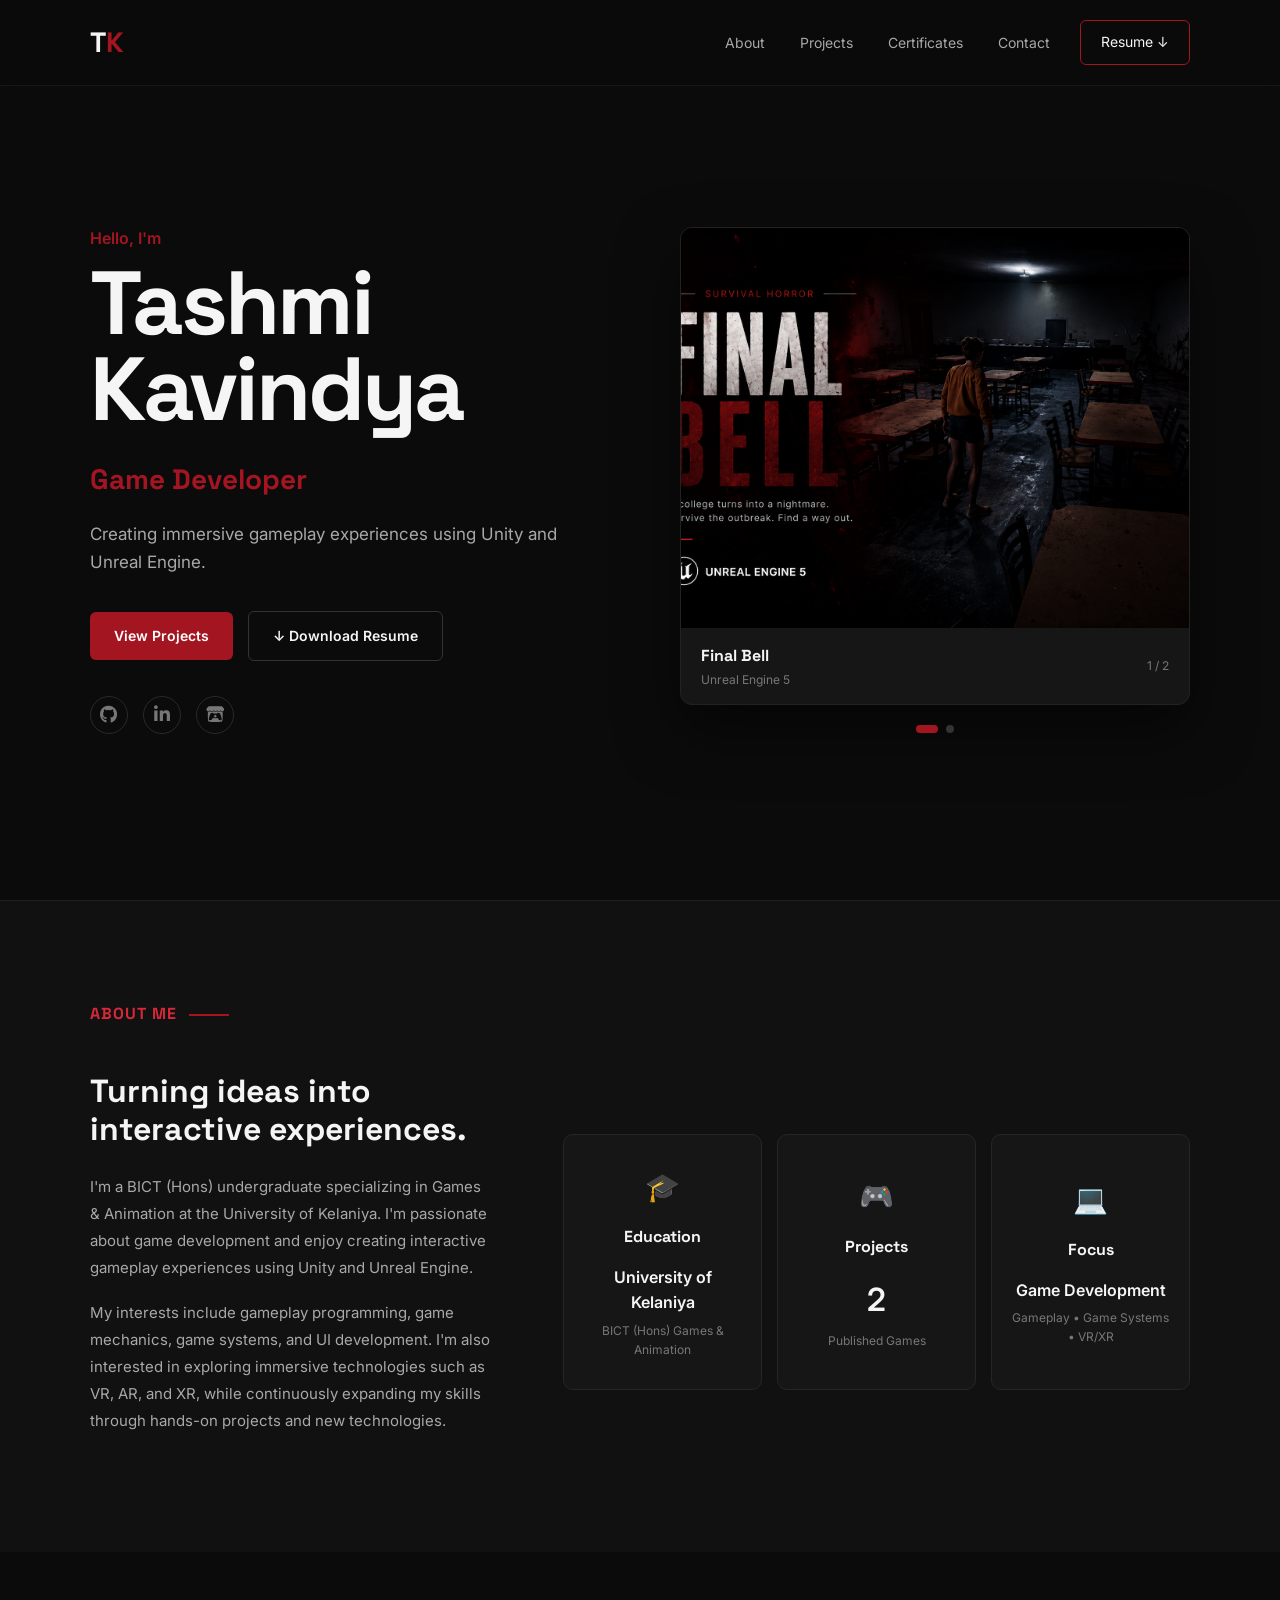
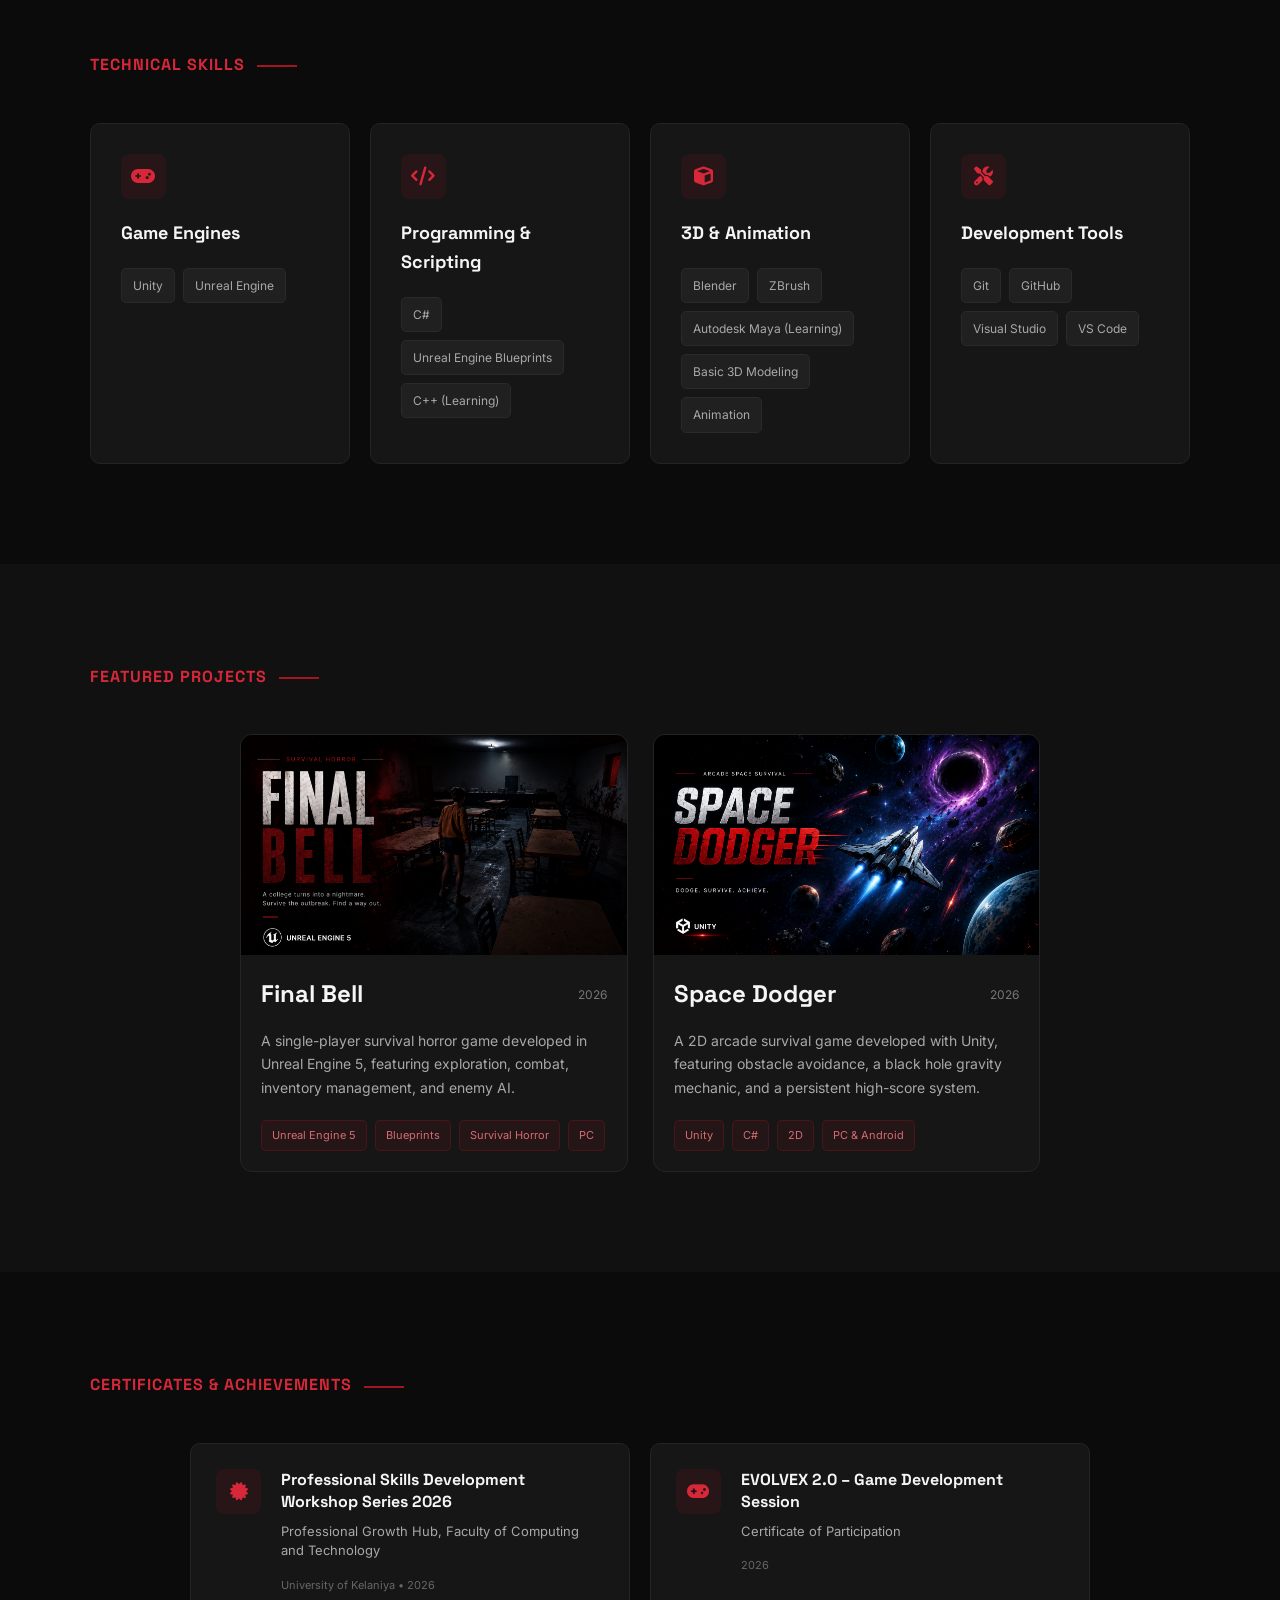
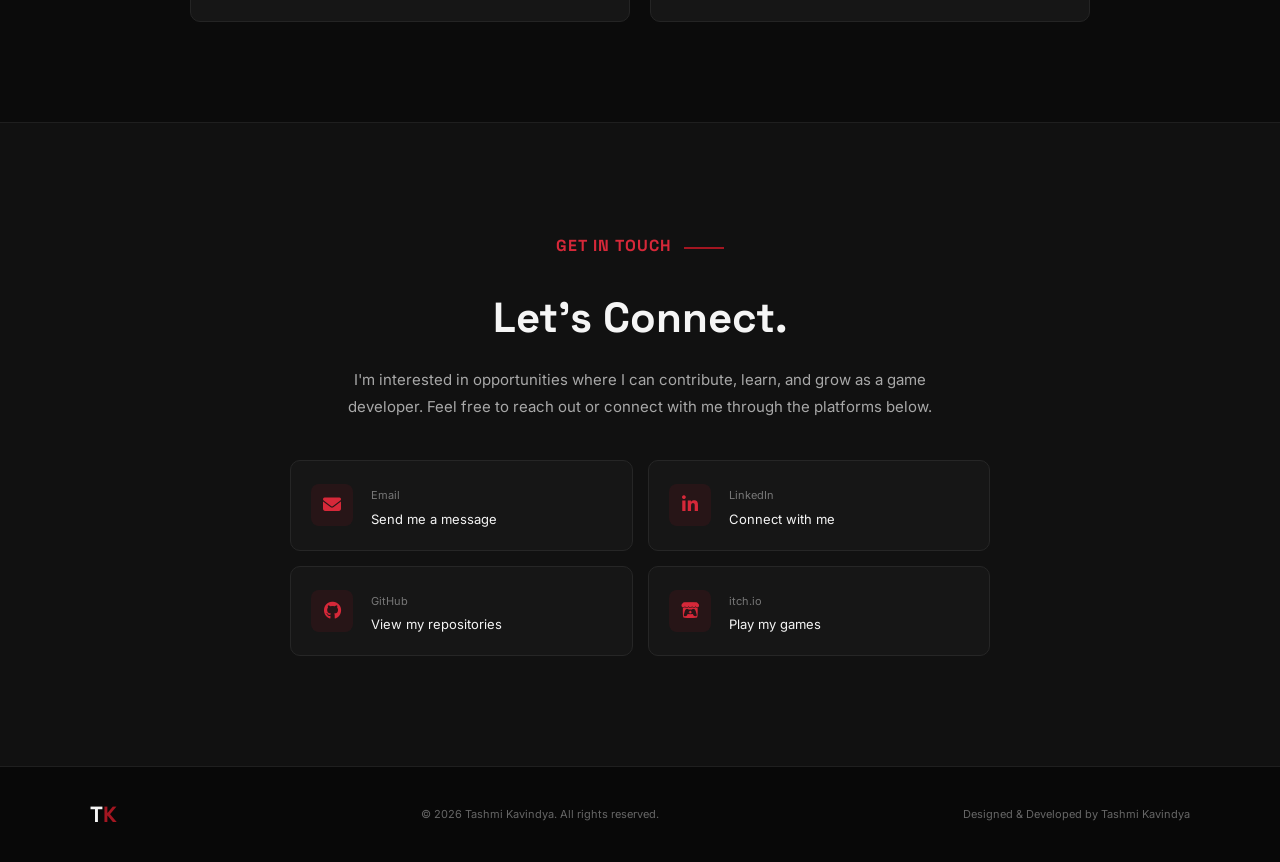
==== index.html @ 5214c11b "Initial portfolio website" ====
<!DOCTYPE html>
<html lang="en">

<head>
    <meta charset="UTF-8">
    <meta name="viewport" content="width=device-width, initial-scale=1.0">

    <title>Tashmi Kavindya | Game Developer</title>

    <!-- Google Fonts -->
    <link rel="preconnect" href="https://fonts.googleapis.com">
    <link rel="preconnect" href="https://fonts.gstatic.com" crossorigin>
    <link href="https://fonts.googleapis.com/css2?family=Inter:wght@400;500;600;700&family=Space+Grotesk:wght@500;600;700&display=swap" rel="stylesheet">

    <!-- Font Awesome Icons -->
    <link rel="stylesheet"
      href="https://cdnjs.cloudflare.com/ajax/libs/font-awesome/6.5.2/css/all.min.css">

    <!-- CSS -->
    <link rel="stylesheet" href="style.css">
</head>

<body>

    <!-- Navigation -->
    <header class="header">
        <nav class="navbar">

            <!-- Logo -->
            <a href="#" class="logo">
                T<span>K</span>
            </a>

            <!-- Navigation Links -->
            <ul class="nav-links">
                <li><a href="#about">About</a></li>
                <li><a href="#projects">Projects</a></li>
                <li><a href="#certificates">Certificates</a></li>
                <li><a href="#contact">Contact</a></li>
            </ul>

            <!-- Resume Button -->
            <a href="#" class="resume-btn">
                Resume ↓
            </a>

            <!-- Mobile Menu Button -->
            <button class="menu-toggle" aria-label="Open navigation menu">
                <i class="fa-solid fa-bars"></i>
            </button>

        </nav>
    </header>


    <!-- Hero Section -->
    <main>

        <section class="hero">

            <!-- Hero Text -->
            <div class="hero-content">

                <p class="hero-intro">Hello, I'm</p>

                <h1>
                    Tashmi<br>
                    Kavindya
                </h1>

                <h2 class="hero-role">
                    <span id="changing-role">Game Developer</span>
                </h2>

                <p class="hero-description">
                    Creating immersive gameplay experiences
                    using Unity and Unreal Engine.
                </p>

                <div class="hero-buttons">

                    <a href="#projects" class="primary-btn">
                        View Projects
                    </a>

                    <a href="#" class="secondary-btn">
                        ↓ Download Resume
                    </a>

                </div>

                <!-- Social Links -->
                <div class="social-links">

                    <a href="https://github.com/Jk27172" target="_blank" aria-label="GitHub">
                        <i class="fa-brands fa-github"></i>
                    </a>

                    <a href="https://www.linkedin.com/in/tashmi-kavindya-96a1aa410/?lipi=urn%3Ali%3Apage%3Ad_flagship3_profile_view_base_contact_details%3BtF3NwaVQTtOIiilHK6614w%3D%3D"
                        target="_blank"
                        aria-label="LinkedIn">
                        <i class="fa-brands fa-linkedin-in"></i>
                    </a>

                    <a href="https://jk27172.itch.io"
                        target="_blank"
                        aria-label="itch.io">
                        <i class="fa-brands fa-itch-io"></i>
                        </a>

                </div>

            </div>


            <div class="game-showcase">

                <div class="showcase-card">

                    <img
                        id="showcase-image"
                        src="assets/images/final-bell/final-bell-cover.png"
                        alt="Final Bell game cover"
                    >

                    <div class="showcase-info">

                        <div>
                            <h3 id="showcase-title">Final Bell</h3>
                            <span id="showcase-engine">Unreal Engine 5</span>
                        </div>

                    <span id="showcase-number">1 / 2</span>

                    </div>

                </div>

                <!-- Slider Dots -->
                <div class="slider-dots">
                    <button class="dot active" data-slide="0" aria-label="Show Final Bell"></button>
                    <button class="dot" data-slide="1" aria-label="Show Space Dodger"></button>
                </div>

            </div>

        </section>

        <!-- About Section -->
        <section class="about" id="about">

            <div class="section-container">

                <div class="section-heading">
                    <span>ABOUT ME</span>
                </div>

                <div class="about-grid">

                <!-- About Text -->
                    <div class="about-content">

                        <h2>Turning ideas into interactive experiences.</h2>

                        <p>
                            I'm a BICT (Hons) undergraduate specializing in Games & Animation
                            at the University of Kelaniya. I'm passionate about game development
                            and enjoy creating interactive gameplay experiences using Unity and
                            Unreal Engine.
                        </p>

                        <p>
                            My interests include gameplay programming, game mechanics, game systems,
                            and UI development. I'm also interested in exploring immersive technologies
                            such as VR, AR, and XR, while continuously expanding my skills through
                            hands-on projects and new technologies.
                        </p>

                    </div>


                    <!-- Quick Information Cards -->
                    <div class="about-cards">

                        <div class="info-card">
                            <span class="info-icon">🎓</span>

                            <h3>Education</h3>

                            <p>University of Kelaniya</p>

                            <span>BICT (Hons) Games & Animation</span>
                        </div>


                        <div class="info-card">
                            <span class="info-icon">🎮</span>

                            <h3>Projects</h3>

                            <p>2</p>

                            <span>Published Games</span>
                        </div>


                        <div class="info-card">
                            <span class="info-icon">💻</span>

                            <h3>Focus</h3>

                            <p>Game Development</p>

                            <span>Gameplay • Game Systems • VR/XR</span>
                        </div>

                    </div>

                </div>

            </div>

        </section>

        <!-- Skills Section -->
        <section class="skills" id="skills">

            <div class="section-container">

                <div class="section-heading">
                    <span>TECHNICAL SKILLS</span>
                </div>

                <div class="skills-grid">

                    <!-- Game Engines -->
                    <div class="skill-card">
                        <div class="skill-card-icon">
                            <i class="fa-solid fa-gamepad"></i>
                        </div>

                        <h3>Game Engines</h3>

                        <div class="skill-tags">
                            <span>Unity</span>
                            <span>Unreal Engine</span>
                        </div>
                    </div>


                    <!-- Programming -->
                    <div class="skill-card">
                        <div class="skill-card-icon">
                            <i class="fa-solid fa-code"></i>
                        </div>

                        <h3>Programming & Scripting</h3>

                        <div class="skill-tags">
                            <span>C#</span>
                            <span>Unreal Engine Blueprints</span>
                            <span>C++ (Learning)</span>
                        </div>
                    </div>


                    <!-- 3D -->
                    <div class="skill-card">
                        <div class="skill-card-icon">
                            <i class="fa-solid fa-cube"></i>
                        </div>

                        <h3>3D & Animation</h3>

                        <div class="skill-tags">
                            <span>Blender</span>
                            <span>ZBrush</span>
                            <span>Autodesk Maya (Learning)</span>
                            <span>Basic 3D Modeling</span>
                            <span>Animation</span>
                        </div>
                    </div>


                    <!-- Development Tools -->
                    <div class="skill-card">
                        <div class="skill-card-icon">
                            <i class="fa-solid fa-screwdriver-wrench"></i>
                        </div>

                        <h3>Development Tools</h3>

                        <div class="skill-tags">
                            <span>Git</span>
                            <span>GitHub</span>
                            <span>Visual Studio</span>
                            <span>VS Code</span>
                        </div>
                    </div>

                </div>

            </div>

        </section>

        <!-- Featured Projects Section -->
        <section class="projects" id="projects">

            <div class="section-container">

                <div class="section-heading">
                    <span>FEATURED PROJECTS</span>
                </div>

                <div class="projects-grid">

                    <!-- Final Bell -->
                    <a href="projects/final-bell.html" class="project-card">

                        <div class="project-image">
                            <img
                                src="assets/images/final-bell/final-bell-cover.png"
                                alt="Final Bell survival horror game"
                            >

                            <div class="project-overlay">
                                <span>View Project</span>
                                <i class="fa-solid fa-arrow-right"></i>
                            </div>
                        </div>

                        <div class="project-content">

                            <div class="project-title">
                                <h3>Final Bell</h3>
                                <span>2026</span>
                            </div>

                            <p>
                                A single-player survival horror game developed in
                                Unreal Engine 5, featuring exploration, combat,
                                inventory management, and enemy AI.
                            </p>

                            <div class="project-tags">
                                <span>Unreal Engine 5</span>
                                <span>Blueprints</span>
                                <span>Survival Horror</span>
                                <span>PC</span>
                            </div>

                        </div>

                    </a>


                    <!-- Space Dodger -->
                    <a href="projects/space-dodger.html" class="project-card">

                        <div class="project-image">
                            <img
                                src="assets/images/space-dodger/space-dodger-cover.png"
                                alt="Space Dodger arcade game"
                            >

                            <div class="project-overlay">
                                <span>View Project</span>
                                <i class="fa-solid fa-arrow-right"></i>
                            </div>
                        </div>

                        <div class="project-content">

                            <div class="project-title">
                                <h3>Space Dodger</h3>
                                <span>2026</span>
                            </div>

                            <p>
                                A 2D arcade survival game developed with Unity,
                                featuring obstacle avoidance, a black hole gravity
                                mechanic, and a persistent high-score system.
                            </p>

                            <div class="project-tags">
                                <span>Unity</span>
                                <span>C#</span>
                                <span>2D</span>
                                <span>PC & Android</span>
                            </div>

                        </div>

                    </a>

                </div>

            </div>

        </section>

        <!-- Certificates Section -->
        <section class="certificates" id="certificates">

            <div class="section-container">

                <div class="section-heading">
                    <span>CERTIFICATES & ACHIEVEMENTS</span>
                </div>

                <div class="certificates-grid">

                    <!-- Certificate 1 -->
                    <div class="certificate-card">

                        <div class="certificate-icon">
                            <i class="fa-solid fa-certificate"></i>
                        </div>

                        <div class="certificate-content">
                            <h3>Professional Skills Development Workshop Series 2026</h3>

                            <p>
                            Professional Growth Hub, Faculty of Computing and Technology
                            </p>

                            <span>University of Kelaniya • 2026</span>
                        </div>

                    </div>


                    <!-- Certificate 2 -->
                    <div class="certificate-card">

                        <div class="certificate-icon">
                            <i class="fa-solid fa-gamepad"></i>
                        </div>

                        <div class="certificate-content">
                            <h3>EVOLVEX 2.0 – Game Development Session</h3>

                            <p>
                                Certificate of Participation
                            </p>

                            <span>2026</span>
                        </div>

                    </div>

                </div>

            </div>

        </section>

        <!-- Contact Section -->
        <section class="contact" id="contact">

            <div class="section-container">

                <div class="contact-content">

                    <div class="section-heading">
                        <span>GET IN TOUCH</span>
                    </div>

                    <h2>Let's Connect.</h2>

                    <p>
                        I'm interested in opportunities where I can contribute,
                        learn, and grow as a game developer. Feel free to reach out
                        or connect with me through the platforms below.
                    </p>

                    <div class="contact-links">

                    <!-- Email -->
                    <a href="mailto:tashmikavindya129@gmail.com" class="contact-card">
                        <i class="fa-solid fa-envelope"></i>

                        <div>
                            <span>Email</span>
                            <p>Send me a message</p>
                        </div>
                    </a>


                    <!-- LinkedIn -->
                    <a href="https://www.linkedin.com/in/tashmi-kavindya-96a1aa410/?lipi=urn%3Ali%3Apage%3Ad_flagship3_profile_view_base_contact_details%3BtF3NwaVQTtOIiilHK6614w%3D%3D"
                        target="_blank"
                        class="contact-card">

                        <i class="fa-brands fa-linkedin-in"></i>

                        <div>
                            <span>LinkedIn</span>
                            <p>Connect with me</p>
                        </div>
                    </a>


                    <!-- GitHub -->
                    <a href="https://github.com/Jk27172"
                        target="_blank"
                        class="contact-card">

                        <i class="fa-brands fa-github"></i>

                        <div>
                            <span>GitHub</span>
                            <p>View my repositories</p>
                        </div>
                    </a>


                    <!-- itch.io -->
                    <a href="https://jk27172.itch.io"
                        target="_blank"
                        class="contact-card">

                        <i class="fa-brands fa-itch-io"></i>

                        <div>
                            <span>itch.io</span>
                            <p>Play my games</p>
                        </div>
                    </a>

                </div>

            </div>

        </div>

    </section>


    <!-- Footer -->
    <footer class="footer">

        <div class="footer-content">

            <a href="#" class="footer-logo">
            T<span>K</span>
            </a>

            <p>
                © 2026 Tashmi Kavindya. All rights reserved.
            </p>

            <p class="footer-credit">
                Designed & Developed by Tashmi Kavindya
            </p>

        </div>

    </footer>

    </main>


    <!-- JavaScript -->
    <script src="script.js"></script>

</body>

</html>
---- style.css ----
/* ================================
   GLOBAL STYLES
================================ */

* {
    margin: 0;
    padding: 0;
    box-sizing: border-box;
}

html {
    scroll-behavior: smooth;
}

body {
    font-family: 'Inter', sans-serif;
    background-color: #0B0B0B;
    color: #F5F5F5;
    line-height: 1.6;
}

a {
    text-decoration: none;
    color: inherit;
}


/* ================================
   NAVIGATION
================================ */

.header {
    width: 100%;
    padding: 20px 7%;
    position: fixed;
    top: 0;
    left: 0;
    z-index: 1000;

    background: rgba(11, 11, 11, 0.9);
    backdrop-filter: blur(10px);

    border-bottom: 1px solid rgba(255, 255, 255, 0.05);
}

.navbar {
    max-width: 1400px;
    margin: 0 auto;

    display: flex;
    align-items: center;
}


/* Logo */

.logo {
    font-family: 'Space Grotesk', sans-serif;
    font-size: 28px;
    font-weight: 700;

    color: #F5F5F5;

    margin-right: auto;
}

.logo span {
    color: #A31621;
}


/* Navigation Links */

.nav-links {
    display: flex;
    align-items: center;
    gap: 35px;

    list-style: none;
}

.nav-links a {
    font-size: 14px;
    color: #A8A8A8;

    transition: color 0.3s ease;
}

.nav-links a:hover {
    color: #F5F5F5;
}


/* Resume Button */

.resume-btn {
    margin-left: 30px;

    padding: 10px 20px;

    border: 1px solid #A31621;
    border-radius: 6px;

    color: #F5F5F5;

    font-size: 14px;

    transition: all 0.3s ease;
}

.resume-btn:hover {
    background-color: #A31621;

    transform: translateY(-2px);
}


/* ================================
   HERO SECTION
================================ */

.hero {
    min-height: 100vh;

    max-width: 1400px;
    margin: 0 auto;

    padding: 140px 7% 80px;

    display: grid;

    grid-template-columns: 1fr 1fr;

    align-items: center;

    gap: 80px;
}


/* Hero Text */

.hero-content {
    max-width: 600px;
}

.hero-intro {
    color: #A31621;

    font-size: 16px;
    font-weight: 600;

    margin-bottom: 10px;
}

.hero h1 {
    font-family: 'Space Grotesk', sans-serif;

    font-size: clamp(55px, 7vw, 95px);

    line-height: 0.95;

    letter-spacing: -3px;

    margin-bottom: 25px;
}

.hero-role {
    font-family: 'Space Grotesk', sans-serif;

    font-size: 28px;

    color: #F5F5F5;

    margin-bottom: 20px;
}

#changing-role {
    display: inline-block;

    color: #A31621;

    transition:
        opacity 0.5s ease,
        transform 0.5s ease;
}

#changing-role.fade-out {
    opacity: 0;

    transform: translateY(8px);
}

.hero-description {
    color: #A8A8A8;

    font-size: 17px;

    max-width: 500px;

    margin-bottom: 35px;
}


/* Hero Buttons */

.hero-buttons {
    display: flex;

    align-items: center;

    gap: 15px;

    margin-bottom: 35px;
}

.primary-btn,
.secondary-btn {
    display: inline-flex;

    align-items: center;

    justify-content: center;

    padding: 13px 24px;

    border-radius: 6px;

    font-size: 14px;
    font-weight: 600;

    transition: all 0.3s ease;
}


/* Primary Button */

.primary-btn {
    background-color: #A31621;

    color: white;
}

.primary-btn:hover {
    background-color: #D62839;

    transform: translateY(-3px);

    box-shadow: 0 10px 25px rgba(163, 22, 33, 0.25);
}


/* Secondary Button */

.secondary-btn {
    border: 1px solid #333;

    color: #F5F5F5;
}

.secondary-btn:hover {
    border-color: #A31621;

    transform: translateY(-3px);
}


/* ================================
   SOCIAL LINKS
================================ */

.social-links {
    display: flex;
    gap: 15px;
}

.social-links a {
    width: 38px;
    height: 38px;

    display: flex;
    align-items: center;
    justify-content: center;

    color: #777;
    font-size: 18px;

    border: 1px solid #292929;
    border-radius: 50%;

    transition: all 0.3s ease;
}

.social-links a:hover {
    color: #F5F5F5;
    background-color: #A31621;
    border-color: #A31621;

    transform: translateY(-3px);
}


/* ================================
   GAME SHOWCASE
================================ */

.game-showcase {
    width: 100%;
}

.showcase-card {
    width: 100%;

    border-radius: 12px;

    overflow: hidden;

    background-color: #161616;

    border: 1px solid #222;

    box-shadow:
        0 25px 60px rgba(0, 0, 0, 0.5);

    transition: transform 0.4s ease;
}

.showcase-card:hover {
    transform: translateY(-8px);
}


#showcase-image {
    display: block;
    width: 100%;
    height: 400px;
    object-fit: cover;

    transition: opacity 0.4s ease;
}

#showcase-image.fade {
    opacity: 0;
}

.showcase-info h3 {
    font-family: 'Space Grotesk', sans-serif;
    font-size: 16px;
    color: #F5F5F5;
    margin-bottom: 2px;
}

.showcase-info div span {
    color: #777;
    font-size: 12px;
}

/* Showcase Bottom Information */

.showcase-info {
    display: flex;

    justify-content: space-between;

    align-items: center;

    padding: 15px 20px;

    color: #777;

    font-size: 12px;
}


/* Slider Dots */

.slider-dots {
    display: flex;

    justify-content: center;

    gap: 8px;

    margin-top: 20px;
}

.dot {
    width: 8px;
    height: 8px;

    border: none;

    border-radius: 50%;

    background-color: #333;

    cursor: pointer;

    transition: all 0.3s ease;
}

.dot.active {
    width: 22px;

    border-radius: 10px;

    background-color: #A31621;
}

/* ================================
   ABOUT SECTION
================================ */

.about {
    padding: 100px 7%;
    background-color: #111111;
    border-top: 1px solid #1f1f1f;
}

.section-container {
    max-width: 1400px;
    margin: 0 auto;
}

.section-heading {
    margin-bottom: 45px;
}

.section-heading span {
    font-family: 'Space Grotesk', sans-serif;
    color: #D62839;
    font-size: 16px;
    font-weight: 700;
    letter-spacing: 1px;
}

.section-heading span::after {
    content: "";
    display: inline-block;
    width: 40px;
    height: 2px;
    background-color: #A31621;
    margin-left: 12px;
    vertical-align: middle;
}

.about-grid {
    display: grid;
    grid-template-columns: 0.9fr 1.4fr;
    gap: 70px;
    align-items: center;
}


/* About Text */

.about-content h2 {
    font-family: 'Space Grotesk', sans-serif;
    font-size: 32px;
    line-height: 1.2;
    margin-bottom: 25px;
}

.about-content p {
    color: #A8A8A8;
    font-size: 15px;
    line-height: 1.8;
    margin-bottom: 18px;
}


/* About Cards */

.about-cards {
    display: grid;
    grid-template-columns: repeat(3, 1fr);
    gap: 15px;
}

.info-card {
    min-height: 210px;
    padding: 30px 20px;

    background-color: #161616;
    border: 1px solid #262626;
    border-radius: 10px;

    text-align: center;

    display: flex;
    flex-direction: column;
    align-items: center;
    justify-content: center;

    transition:
        transform 0.3s ease,
        border-color 0.3s ease;
}

.info-card:hover {
    transform: translateY(-6px);
    border-color: #A31621;
}

.info-icon {
    font-size: 28px;
    margin-bottom: 15px;
}

.info-card h3 {
    font-family: 'Space Grotesk', sans-serif;
    font-size: 16px;
    margin-bottom: 15px;
}

.info-card p {
    color: #F5F5F5;
    font-size: 16px;
    font-weight: 600;
    margin-bottom: 5px;
}

.info-card:nth-child(2) p {
    font-size: 32px;
}

.info-card span:last-child {
    color: #777;
    font-size: 12px;
}

/* ================================
   SKILLS SECTION
================================ */

.skills {
    padding: 100px 7%;
    background-color: #0B0B0B;
}

.skills-grid {
    display: grid;
    grid-template-columns: repeat(4, 1fr);
    gap: 20px;
}

.skill-card {
    padding: 30px;

    background-color: #161616;
    border: 1px solid #242424;
    border-radius: 10px;

    transition:
        transform 0.3s ease,
        border-color 0.3s ease;
}

.skill-card:hover {
    transform: translateY(-6px);
    border-color: #A31621;
}

.skill-card-icon {
    width: 45px;
    height: 45px;

    display: flex;
    align-items: center;
    justify-content: center;

    margin-bottom: 20px;

    background-color: rgba(163, 22, 33, 0.12);
    border-radius: 8px;

    color: #D62839;
    font-size: 19px;
}

.skill-card h3 {
    font-family: 'Space Grotesk', sans-serif;
    font-size: 18px;

    margin-bottom: 20px;
}

.skill-tags {
    display: flex;
    flex-wrap: wrap;
    gap: 8px;
}

.skill-tags span {
    padding: 7px 11px;

    background-color: #202020;
    border: 1px solid #2a2a2a;
    border-radius: 5px;

    color: #A8A8A8;
    font-size: 12px;

    transition: all 0.3s ease;
}

.skill-tags span:hover {
    color: #F5F5F5;
    border-color: #A31621;
}

/* ================================
   FEATURED PROJECTS
================================ */

.projects {
    padding: 100px 7%;
    background-color: #111111;
}

.projects-grid {
    display: grid;
    grid-template-columns: repeat(2, 1fr);
    gap: 25px;

    max-width: 800px;
    margin: 0 auto;
}

/* Project Card */

.project-card {
    display: block;

    background-color: #161616;
    border: 1px solid #242424;
    border-radius: 12px;

    overflow: hidden;

    transition:
        transform 0.4s ease,
        border-color 0.4s ease,
        box-shadow 0.4s ease;
}

.project-card:hover {
    transform: translateY(-8px);

    border-color: #A31621;

    box-shadow: 0 20px 50px rgba(0, 0, 0, 0.4);
}


/* Project Image */

.project-image {
    position: relative;
    width: 100%;
    height: 220px;
    overflow: hidden;
}

.project-image img {
    width: 100%;
    height: 100%;

    object-fit: cover;

    transition:
        transform 0.5s ease,
        filter 0.5s ease;
}

.project-card:hover .project-image img {
    transform: scale(1.05);

    filter: brightness(0.6);
}


/* Hover Overlay */

.project-overlay {
    position: absolute;

    inset: 0;

    display: flex;
    align-items: center;
    justify-content: center;

    gap: 10px;

    background-color: rgba(0, 0, 0, 0.3);

    opacity: 0;

    color: #FFFFFF;

    font-size: 14px;
    font-weight: 600;

    transition: opacity 0.4s ease;
}

.project-card:hover .project-overlay {
    opacity: 1;
}


/* Project Information */

.project-content {
    padding: 20px;
}

.project-title {
    display: flex;
    align-items: center;
    justify-content: space-between;

    margin-bottom: 15px;
}

.project-title h3 {
    font-family: 'Space Grotesk', sans-serif;

    font-size: 24px;
}

.project-title > span {
    color: #777;

    font-size: 12px;
}

.project-content p {
    color: #A8A8A8;

    font-size: 14px;
    line-height: 1.7;

    margin-bottom: 20px;
}


/* Project Tags */

.project-tags {
    display: flex;
    flex-wrap: wrap;

    gap: 8px;
}

.project-tags span {
    padding: 6px 10px;

    background-color: rgba(163, 22, 33, 0.1);

    border: 1px solid rgba(163, 22, 33, 0.3);

    border-radius: 5px;

    color: #D66A73;

    font-size: 11px;
}

/* ================================
   CERTIFICATES SECTION
================================ */

.certificates {
    padding: 100px 7%;
    background-color: #0B0B0B;
}

.certificates-grid {
    max-width: 900px;
    margin: 0 auto;

    display: grid;
    grid-template-columns: repeat(2, 1fr);
    gap: 20px;
}

.certificate-card {
    display: flex;
    align-items: flex-start;
    gap: 20px;

    padding: 25px;

    background-color: #161616;
    border: 1px solid #242424;
    border-radius: 10px;

    transition:
        transform 0.3s ease,
        border-color 0.3s ease;
}

.certificate-card:hover {
    transform: translateY(-5px);
    border-color: #A31621;
}

.certificate-icon {
    min-width: 45px;
    height: 45px;

    display: flex;
    align-items: center;
    justify-content: center;

    background-color: rgba(163, 22, 33, 0.12);
    border-radius: 8px;

    color: #D62839;
    font-size: 18px;
}

.certificate-content h3 {
    font-family: 'Space Grotesk', sans-serif;
    font-size: 16px;
    line-height: 1.4;

    margin-bottom: 8px;
}

.certificate-content p {
    color: #A8A8A8;
    font-size: 13px;
    line-height: 1.5;

    margin-bottom: 10px;
}

.certificate-content span {
    color: #666;
    font-size: 11px;
}

/* ================================
   CONTACT SECTION
================================ */

.contact {
    padding: 110px 7%;
    background-color: #111111;
    border-top: 1px solid #1f1f1f;
}

.contact-content {
    max-width: 900px;
    margin: 0 auto;
    text-align: center;
}

.contact-content .section-heading {
    margin-bottom: 25px;
}

.contact-content h2 {
    font-family: 'Space Grotesk', sans-serif;
    font-size: 42px;
    margin-bottom: 15px;
}

.contact-content > p {
    max-width: 600px;
    margin: 0 auto 40px;

    color: #A8A8A8;
    font-size: 15px;
    line-height: 1.8;
}


/* Contact Cards */

.contact-links {
    display: grid;
    grid-template-columns: repeat(2, 1fr);
    gap: 15px;

    max-width: 700px;
    margin: 0 auto;
}

.contact-card {
    display: flex;
    align-items: center;

    gap: 18px;

    padding: 20px;

    text-align: left;

    background-color: #161616;
    border: 1px solid #262626;
    border-radius: 10px;

    transition:
        transform 0.3s ease,
        border-color 0.3s ease;
}

.contact-card:hover {
    transform: translateY(-5px);
    border-color: #A31621;
}

.contact-card > i {
    width: 42px;
    height: 42px;

    display: flex;
    align-items: center;
    justify-content: center;

    flex-shrink: 0;

    background-color: rgba(163, 22, 33, 0.12);
    border-radius: 8px;

    color: #D62839;
    font-size: 18px;
}

.contact-card span {
    color: #777;
    font-size: 11px;
}

.contact-card p {
    color: #F5F5F5;
    font-size: 13px;

    margin-top: 2px;
}


/* ================================
   FOOTER
================================ */

.footer {
    padding: 30px 7%;

    background-color: #080808;
    border-top: 1px solid #1f1f1f;
}

.footer-content {
    max-width: 1400px;
    margin: 0 auto;

    display: flex;
    align-items: center;
    justify-content: space-between;

    gap: 20px;
}

.footer-logo {
    font-family: 'Space Grotesk', sans-serif;
    font-size: 22px;
    font-weight: 700;
}

.footer-logo span {
    color: #A31621;
}

.footer-content p {
    color: #666;
    font-size: 11px;
}

.footer-credit {
    text-align: right;
}

/* ================================
   PROJECT DETAIL PAGE
================================ */

.project-page-container {
    max-width: 1200px;
    margin: 0 auto;
}


/* Project Hero */

.project-page-hero {
    padding: 140px 7% 80px;
    background-color: #0B0B0B;
}

.project-breadcrumb {
    display: flex;
    gap: 10px;

    margin-bottom: 45px;

    color: #666;
    font-size: 12px;
}

.project-breadcrumb a:hover {
    color: #D62839;
}


.project-page-heading {
    display: grid;

    grid-template-columns: 1.5fr 0.7fr;

    gap: 80px;

    align-items: end;

    margin-bottom: 50px;
}


.project-category {
    display: inline-block;

    margin-bottom: 15px;

    color: #D62839;

    font-size: 12px;
    font-weight: 700;

    letter-spacing: 2px;
}


.project-page-heading h1 {
    font-family: 'Space Grotesk', sans-serif;

    font-size: clamp(55px, 8vw, 100px);

    line-height: 1;

    margin-bottom: 25px;
}


.project-page-heading > div:first-child > p {
    max-width: 650px;

    color: #A8A8A8;

    font-size: 16px;
    line-height: 1.8;
}


.project-page-buttons {
    display: flex;

    gap: 12px;

    margin-top: 30px;
}


/* Project Meta */

.project-meta {
    display: grid;

    grid-template-columns: repeat(2, 1fr);

    gap: 25px;
}

.project-meta span {
    display: block;

    color: #666;

    font-size: 9px;
    font-weight: 700;

    letter-spacing: 1px;

    margin-bottom: 5px;
}

.project-meta p {
    color: #F5F5F5;

    font-size: 13px;
}


/* Hero Image */

.project-hero-image {
    width: 100%;

    border-radius: 12px;

    overflow: hidden;

    border: 1px solid #242424;
}

.project-hero-image img {
    display: block;

    width: 100%;

    max-height: 650px;

    object-fit: cover;
}


/* ================================
   PROJECT SECTIONS
================================ */

.project-overview,
.project-features {
    padding: 90px 7%;
}


.project-overview {
    background-color: #111111;
}


.project-features {
    background-color: #0B0B0B;
}


.project-section-heading {
    display: flex;

    align-items: center;

    gap: 15px;

    margin-bottom: 50px;
}


.project-section-heading span {
    color: #A31621;

    font-family: 'Space Grotesk', sans-serif;

    font-size: 13px;
    font-weight: 700;
}


.project-section-heading h2 {
    font-family: 'Space Grotesk', sans-serif;

    font-size: 30px;
}


/* Overview */

.overview-grid {
    display: grid;

    grid-template-columns: 1.5fr 0.7fr;

    gap: 80px;
}


.overview-main h3,
.overview-tools h3 {
    font-family: 'Space Grotesk', sans-serif;

    font-size: 19px;

    margin-bottom: 20px;
}


.overview-main p {
    color: #A8A8A8;

    font-size: 14px;
    line-height: 1.8;

    margin-bottom: 15px;
}


/* Technology Tags */

.technology-tags {
    display: flex;

    flex-wrap: wrap;

    gap: 8px;
}


.technology-tags span {
    padding: 8px 12px;

    background-color: #1A1A1A;

    border: 1px solid #292929;

    border-radius: 5px;

    color: #A8A8A8;

    font-size: 11px;
}


/* ================================
   FEATURES
================================ */

.features-grid {
    display: grid;

    grid-template-columns: repeat(3, 1fr);

    gap: 18px;
}


.feature-card {
    padding: 28px;

    background-color: #161616;

    border: 1px solid #242424;

    border-radius: 10px;

    transition:
        transform 0.3s ease,
        border-color 0.3s ease;
}


.feature-card:hover {
    transform: translateY(-5px);

    border-color: #A31621;
}


.feature-card i {
    color: #D62839;

    font-size: 20px;

    margin-bottom: 18px;
}


.feature-card h3 {
    font-family: 'Space Grotesk', sans-serif;

    font-size: 16px;

    margin-bottom: 10px;
}


.feature-card p {
    color: #888;

    font-size: 12px;
    line-height: 1.7;
}

/* ================================
   GAMEPLAY
================================ */

.project-gameplay {
    padding: 90px 7%;
    background-color: #111111;
}

.gameplay-video {
    width: 100%;
    max-width: 1000px;

    margin: 0 auto;

    aspect-ratio: 16 / 9;

    overflow: hidden;

    border-radius: 12px;
    border: 1px solid #242424;

    background-color: #000;
}

.gameplay-video iframe {
    width: 100%;
    height: 100%;

    border: none;
}


/* ================================
   PROJECT GALLERY
================================ */

.project-gallery {
    padding: 90px 7%;
    background-color: #0B0B0B;
}

.gallery-grid {
    display: grid;

    grid-template-columns: repeat(2, 1fr);

    gap: 15px;
}

.gallery-grid img {
    width: 100%;
    height: auto;

    display: block;

    border-radius: 8px;
    border: 1px solid #242424;

    transition:
        transform 0.3s ease,
        border-color 0.3s ease;
}

.gallery-grid img:hover {
    transform: scale(1.015);

    border-color: #A31621;
}

/* ================================
   CHALLENGES & SOLUTIONS
================================ */

.project-challenges {
    padding: 90px 7%;
    background-color: #111111;
}

.challenges-list {
    max-width: 950px;
    margin: 0 auto;
}

.challenge-item {
    display: grid;
    grid-template-columns: 60px 1fr;
    gap: 25px;

    padding: 35px 0;

    border-bottom: 1px solid #242424;
}

.challenge-number {
    font-family: 'Space Grotesk', sans-serif;
    color: #A31621;
    font-size: 14px;
    font-weight: 700;
}

.challenge-content h3 {
    font-family: 'Space Grotesk', sans-serif;
    font-size: 19px;

    margin-bottom: 12px;
}

.challenge-content > p {
    color: #999;
    font-size: 14px;
    line-height: 1.8;

    margin-bottom: 20px;
}

.solution {
    padding: 18px 20px;

    background-color: #161616;

    border-left: 3px solid #A31621;

    border-radius: 0 6px 6px 0;
}

.solution span {
    display: block;

    color: #D62839;

    font-size: 9px;
    font-weight: 700;
    letter-spacing: 1px;

    margin-bottom: 7px;
}

.solution p {
    color: #A8A8A8;
    font-size: 13px;
    line-height: 1.7;
}


.project-learning {
    padding: 90px 7% 110px;

    background-color: #0B0B0B;
}

.learning-content {
    max-width: 1200px;
}

.learning-content p {
    color: #A8A8A8;
    font-size: 15px;
    line-height: 1.9;

    margin-bottom: 18px;
}

/* ================================
   MOBILE NAVIGATION
================================ */

.menu-toggle {
    display: none;

    background: none;
    border: none;

    color: #F5F5F5;
    font-size: 22px;

    cursor: pointer;

    margin-left: 15px;
}

/* ================================
   RESPONSIVE DESIGN
================================ */

@media (max-width: 900px) {

    .menu-toggle {
        display: block;
    }

    .nav-links {
        display: none;

        position: absolute;
        top: 100%;
        left: 0;

        width: 100%;

        padding: 25px 7%;

        flex-direction: column;
        align-items: flex-start;
        gap: 20px;

        background-color: #111111;

        border-bottom: 1px solid #242424;
    }

    .nav-links.active {
        display: flex;
    }

    .hero {
        grid-template-columns: 1fr;

        gap: 50px;

        padding-top: 130px;
    }

    .hero-content {
        max-width: 100%;
    }

    .showcase-placeholder {
        height: 350px;
    }

    .about-grid {
        grid-template-columns: 1fr;
    }

    .about-cards {
        grid-template-columns: repeat(3, 1fr);
    }

    .skills-grid {
        grid-template-columns: repeat(2, 1fr);
    }

    .projects-grid {
        grid-template-columns: 1fr;
    }

    .project-page-heading,
    .overview-grid {
        grid-template-columns: 1fr;
        gap: 40px;
    }

    .features-grid {
        grid-template-columns: repeat(2, 1fr);
    }
}


@media (max-width: 600px) {

    .header {
        padding: 18px 5%;
    }

    .hero {
        padding-left: 5%;
        padding-right: 5%;
    }

    .hero h1 {
        font-size: 55px;
    }

    .hero-role {
        font-size: 23px;
    }

    .hero-buttons {
        flex-direction: column;

        align-items: stretch;
    }

    .primary-btn,
    .secondary-btn {
        width: 100%;
    }

    .showcase-placeholder {
        height: 280px;
    }

    
    .about-cards {
        grid-template-columns: 1fr;
    }

    .about-content h2 {
        font-size: 27px;
    }

    .skills {
        padding: 70px 5%;
    }

    .skills-grid {
        grid-template-columns: 1fr;
    }

    .projects {
        padding: 70px 5%;
    }

    .project-image {
        height: 230px;
    }

    .contact {
        padding: 80px 5%;
    }

    .contact-content h2 {
        font-size: 32px;
    }

    .contact-links {
        grid-template-columns: 1fr;
    }

    .footer-content {
        flex-direction: column;
        text-align: center;
    }

    .footer-credit {
        text-align: center;
    }

    .project-page-hero {
        padding: 120px 5% 60px;
    }

    .project-page-heading h1 {
        font-size: 55px;
    }

    .project-page-buttons {
        flex-direction: column;
    }

    .project-meta {
        grid-template-columns: 1fr 1fr;
    }

    .project-overview,
    .project-features {
        padding: 70px 5%;
    }

    .features-grid {
        grid-template-columns: 1fr;
    }

    .project-gameplay,
    .project-gallery {
        padding: 70px 5%;
    }

    .gallery-grid {
        grid-template-columns: 1fr;
    }

    .project-challenges,
    .project-learning {
        padding: 70px 5%;
    }

    .challenge-item {
        grid-template-columns: 1fr;
        gap: 10px;
    }

    .project-bottom-links {
        flex-direction: column;
    }

    #showcase-image {
        width: 100%;
        height: auto;
        object-fit: contain;
    }
}
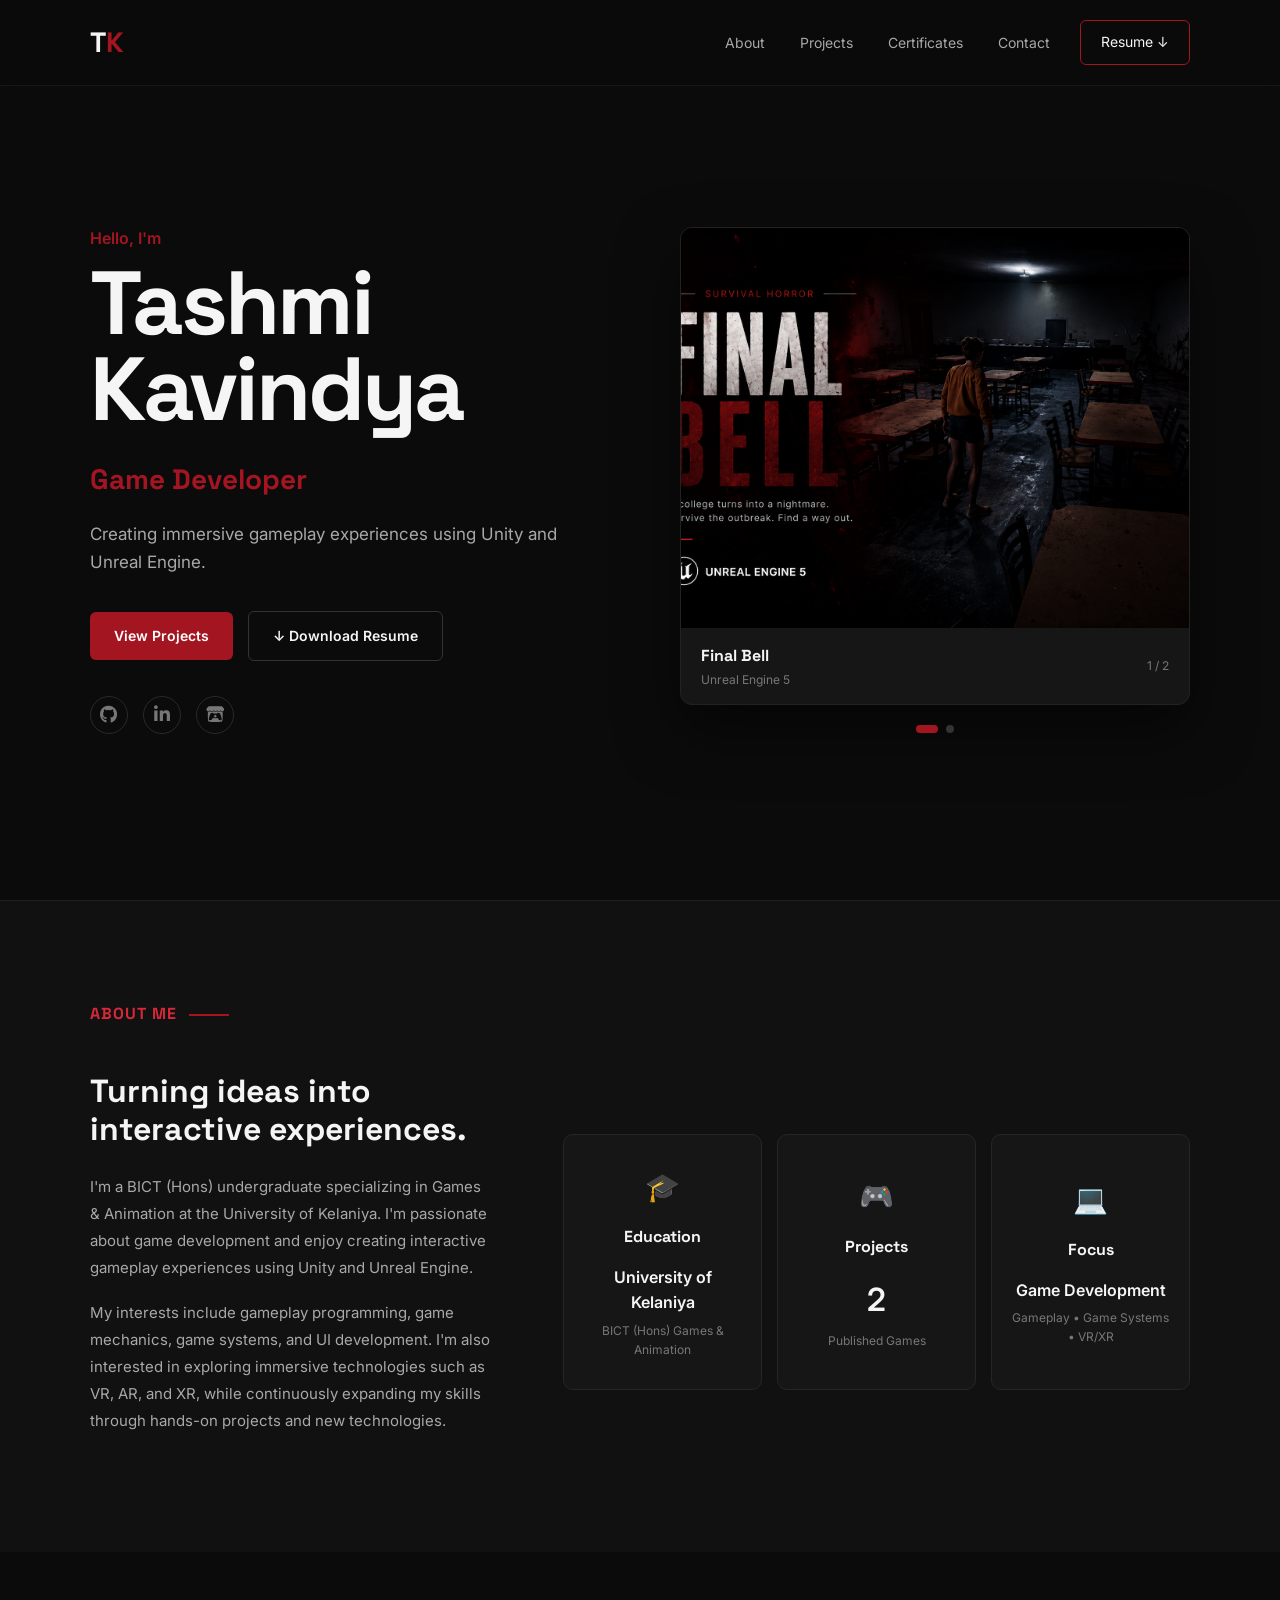
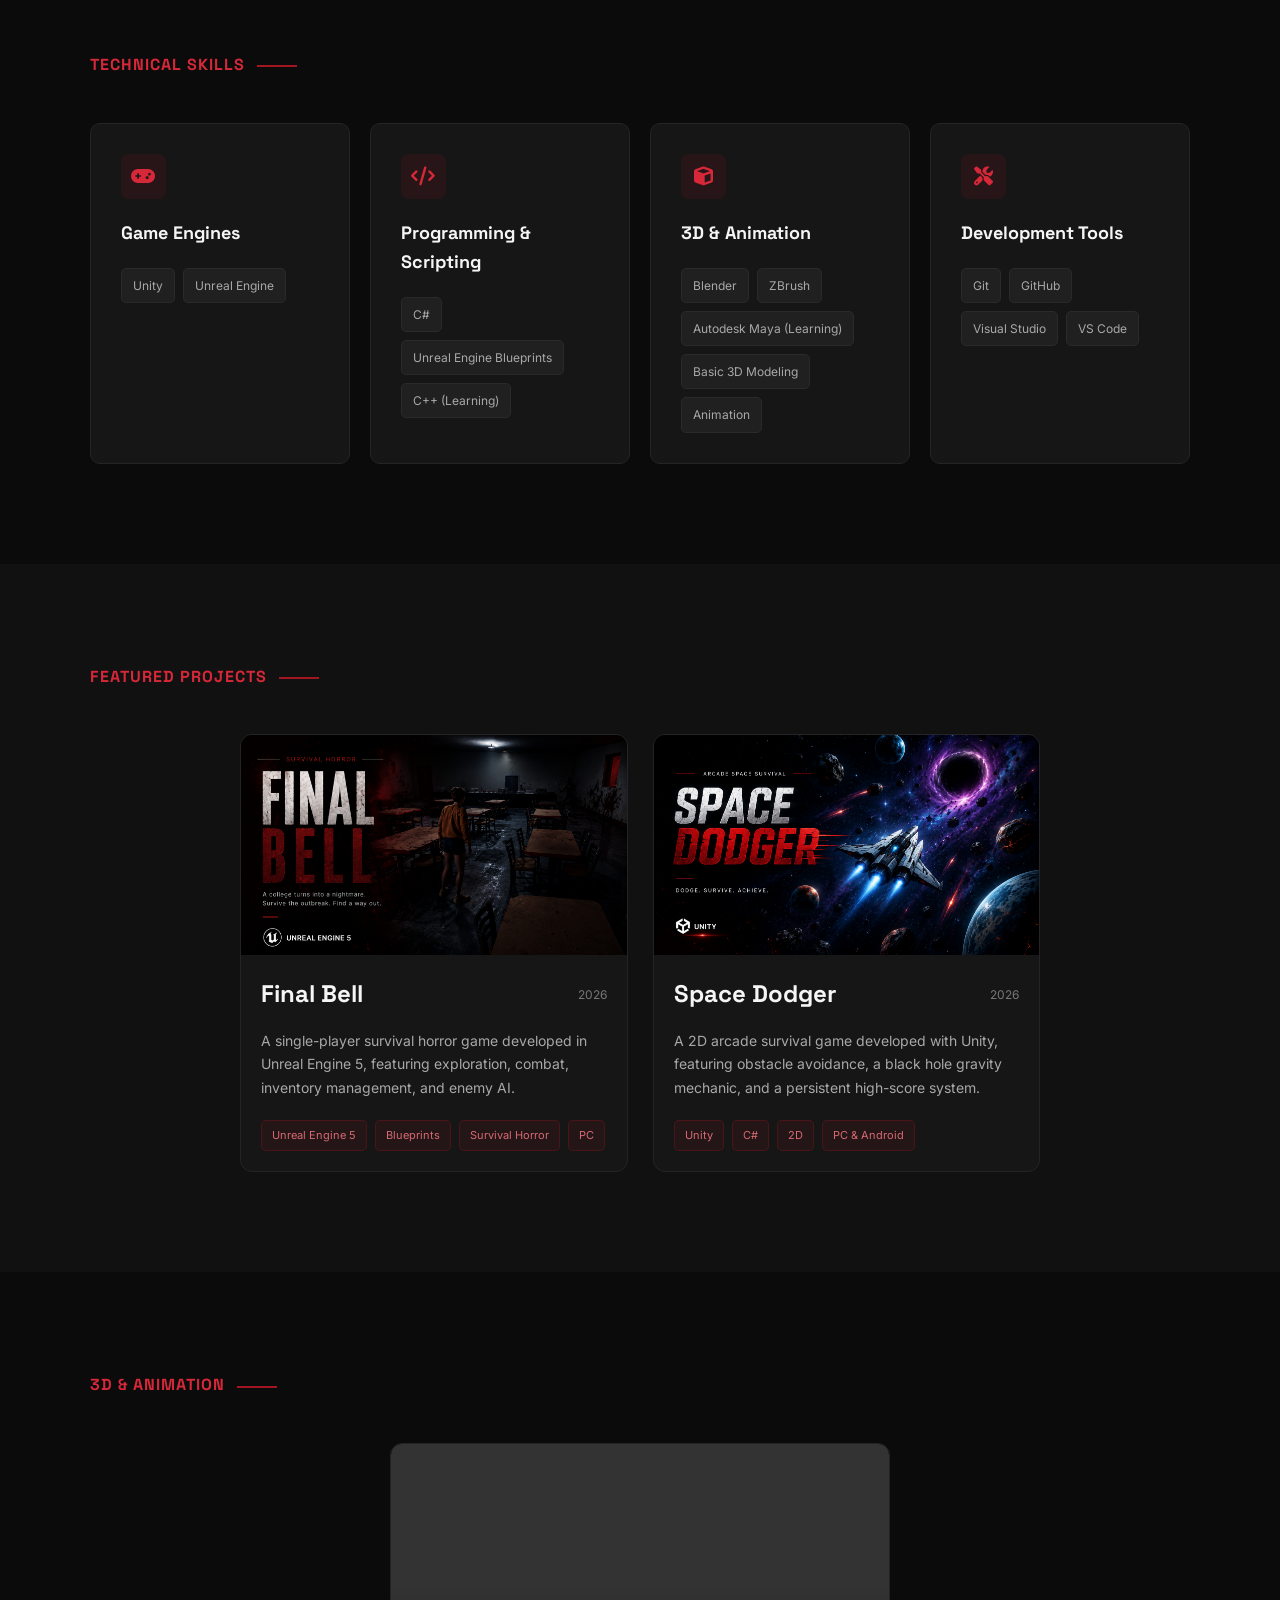
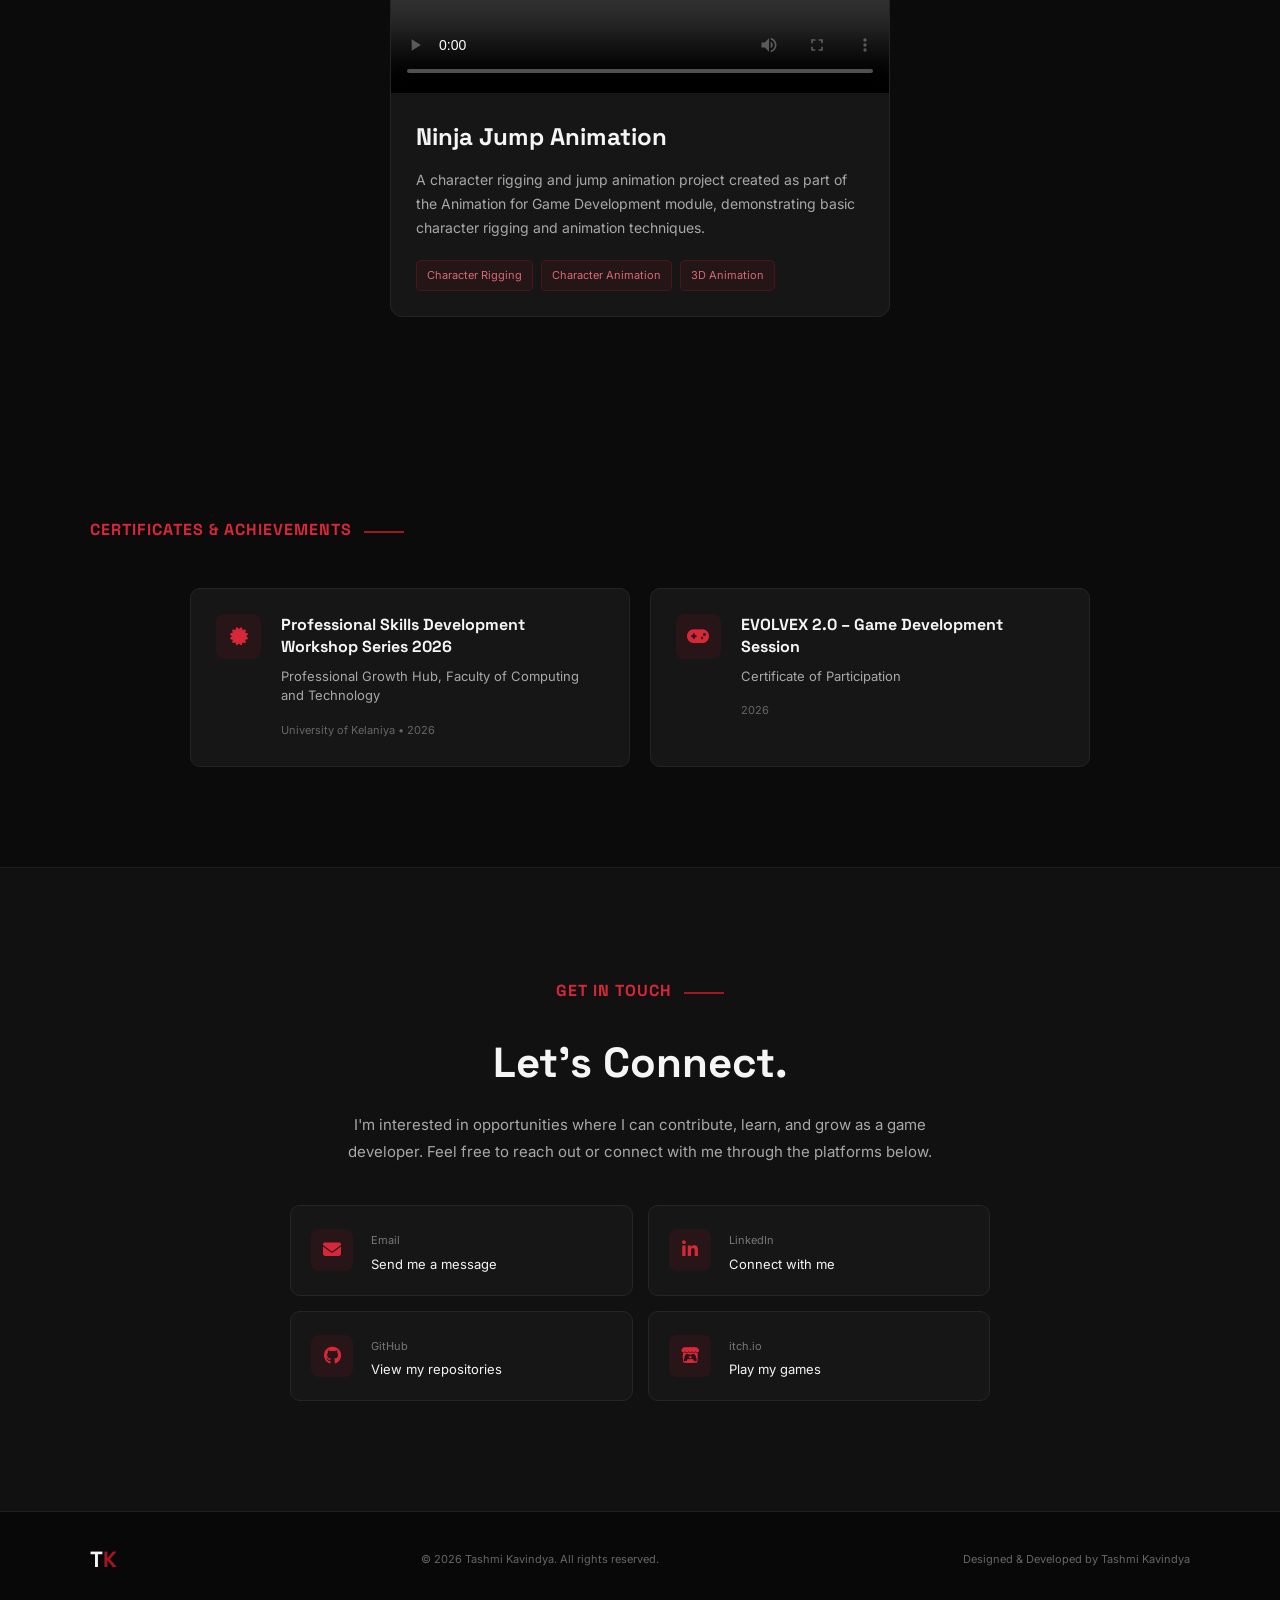
==== commit 48ca715b: "Add 3D & Animation section" ====
--- a/index.html
+++ b/index.html
@@ -40,7 +40,9 @@
             </ul>
 
             <!-- Resume Button -->
-            <a href="#" class="resume-btn">
+            <a href="assets/resume/Tashmi-Kavindya-Resume.pdf"
+                target="_blank"
+                class="resume-btn">
                 Resume ↓
             </a>
 
@@ -83,7 +85,9 @@
                         View Projects
                     </a>
 
-                    <a href="#" class="secondary-btn">
+                    <a href="assets/resume/Tashmi-Kavindya-Resume.pdf"
+                        download
+                        class="secondary-btn">
                         ↓ Download Resume
                     </a>
 
@@ -400,6 +404,52 @@
 
         </section>
 
+        <!-- 3D & Animation Section -->
+        <section class="animation-work" id="animation">
+
+            <div class="section-container">
+
+                <div class="section-heading">
+                    <span>3D & ANIMATION</span>
+                </div>
+
+                <div class="animation-card">
+
+                    <div class="animation-video">
+                        <video controls preload="metadata">
+                            <source
+                                src="assets/videos/ninja-jumping-animation.mp4"
+                                type="video/mp4"
+                            >
+                        Your browser does not support the video tag.
+                        </video>
+                    </div>
+
+                    <div class="animation-content">
+
+                        <h3>Ninja Jump Animation</h3>
+
+                        <p>
+                            A character rigging and jump animation project created as
+                            part of the Animation for Game Development module,
+                            demonstrating basic character rigging and animation
+                            techniques.
+                        </p>
+
+                        <div class="project-tags">
+                            <span>Character Rigging</span>
+                            <span>Character Animation</span>
+                            <span>3D Animation</span>
+                        </div>
+
+                    </div>
+
+                </div>
+
+            </div>
+
+        </section>
+
         <!-- Certificates Section -->
         <section class="certificates" id="certificates">
 
--- a/style.css
+++ b/style.css
@@ -1,6 +1,4 @@
-/* ================================
-   GLOBAL STYLES
-================================ */
+/* GLOBAL STYLES */
 
 * {
     margin: 0;
@@ -10,6 +8,8 @@
 
 html {
     scroll-behavior: smooth;
+    width: 100%;
+    overflow-x: hidden;
 }
 
 body {
@@ -17,6 +17,10 @@
     background-color: #0B0B0B;
     color: #F5F5F5;
     line-height: 1.6;
+
+    width: 100%;
+    min-width: 0;
+    overflow-x: hidden;
 }
 
 a {
@@ -25,9 +29,7 @@
 }
 
 
-/* ================================
-   NAVIGATION
-================================ */
+/* NAVIGATION */
 
 .header {
     width: 100%;
@@ -49,6 +51,7 @@
 
     display: flex;
     align-items: center;
+    justify-content: space-between;
 }
 
 
@@ -115,14 +118,13 @@
 }
 
 
-/* ================================
-   HERO SECTION
-================================ */
+/* HERO SECTION */
 
 .hero {
     min-height: 100vh;
 
     max-width: 1400px;
+    min-width: 0;
     margin: 0 auto;
 
     padding: 140px 7% 80px;
@@ -141,6 +143,7 @@
 
 .hero-content {
     max-width: 600px;
+    min-width: 0;
 }
 
 .hero-intro {
@@ -264,9 +267,7 @@
 }
 
 
-/* ================================
-   SOCIAL LINKS
-================================ */
+/* SOCIAL LINKS */
 
 .social-links {
     display: flex;
@@ -299,16 +300,18 @@
 }
 
 
-/* ================================
-   GAME SHOWCASE
-================================ */
+/* GAME SHOWCASE */
 
 .game-showcase {
     width: 100%;
+    min-width: 0;
+    max-width: 100%;
 }
 
 .showcase-card {
     width: 100%;
+    min-width: 0;
+    max-width: 100%;
 
     border-radius: 12px;
 
@@ -406,9 +409,7 @@
     background-color: #A31621;
 }
 
-/* ================================
-   ABOUT SECTION
-================================ */
+/* ABOUT SECTION */
 
 .about {
     padding: 100px 7%;
@@ -528,9 +529,7 @@
     font-size: 12px;
 }
 
-/* ================================
-   SKILLS SECTION
-================================ */
+/* SKILLS SECTION */
 
 .skills {
     padding: 100px 7%;
@@ -608,9 +607,7 @@
     border-color: #A31621;
 }
 
-/* ================================
-   FEATURED PROJECTS
-================================ */
+/* FEATURED PROJECTS */
 
 .projects {
     padding: 100px 7%;
@@ -768,9 +765,53 @@
     font-size: 11px;
 }
 
-/* ================================
-   CERTIFICATES SECTION
-================================ */
+/* 3D & ANIMATION SECTION */
+
+.animation-work {
+    padding: 100px 7%;
+    background-color: #0B0B0B;
+}
+
+.animation-card {
+    max-width: 500px;
+    margin: 0 auto;
+
+    background-color: #161616;
+    border: 1px solid #242424;
+    border-radius: 12px;
+
+    overflow: hidden;
+}
+
+.animation-video {
+    width: 100%;
+    background-color: #000;
+}
+
+.animation-video video {
+    display: block;
+    width: 100%;
+    height: auto;
+}
+
+.animation-content {
+    padding: 25px;
+}
+
+.animation-content h3 {
+    font-family: 'Space Grotesk', sans-serif;
+    font-size: 24px;
+    margin-bottom: 12px;
+}
+
+.animation-content p {
+    color: #A8A8A8;
+    font-size: 14px;
+    line-height: 1.7;
+    margin-bottom: 20px;
+}
+
+/* CERTIFICATES SECTION */
 
 .certificates {
     padding: 100px 7%;
@@ -843,9 +884,7 @@
     font-size: 11px;
 }
 
-/* ================================
-   CONTACT SECTION
-================================ */
+/* CONTACT SECTION */
 
 .contact {
     padding: 110px 7%;
@@ -944,9 +983,7 @@
 }
 
 
-/* ================================
-   FOOTER
-================================ */
+/* FOOTER */
 
 .footer {
     padding: 30px 7%;
@@ -985,9 +1022,7 @@
     text-align: right;
 }
 
-/* ================================
-   PROJECT DETAIL PAGE
-================================ */
+/* PROJECT DETAIL PAGE */
 
 .project-page-container {
     max-width: 1200px;
@@ -1127,9 +1162,7 @@
 }
 
 
-/* ================================
-   PROJECT SECTIONS
-================================ */
+/* PROJECT SECTIONS */
 
 .project-overview,
 .project-features {
@@ -1232,9 +1265,7 @@
 }
 
 
-/* ================================
-   FEATURES
-================================ */
+/* FEATURES */
 
 .features-grid {
     display: grid;
@@ -1292,9 +1323,7 @@
     line-height: 1.7;
 }
 
-/* ================================
-   GAMEPLAY
-================================ */
+/* GAMEPLAY */
 
 .project-gameplay {
     padding: 90px 7%;
@@ -1325,9 +1354,7 @@
 }
 
 
-/* ================================
-   PROJECT GALLERY
-================================ */
+/* PROJECT GALLERY */
 
 .project-gallery {
     padding: 90px 7%;
@@ -1362,9 +1389,7 @@
     border-color: #A31621;
 }
 
-/* ================================
-   CHALLENGES & SOLUTIONS
-================================ */
+/* CHALLENGES & SOLUTIONS */
 
 .project-challenges {
     padding: 90px 7%;
@@ -1455,9 +1480,7 @@
     margin-bottom: 18px;
 }
 
-/* ================================
-   MOBILE NAVIGATION
-================================ */
+/* MOBILE NAVIGATION */
 
 .menu-toggle {
     display: none;
@@ -1473,14 +1496,33 @@
     margin-left: 15px;
 }
 
-/* ================================
-   RESPONSIVE DESIGN
-================================ */
+/* RESPONSIVE DESIGN */
 
 @media (max-width: 900px) {
+
+    .navbar {
+        width: 100%;
+        max-width: 100%;
+        display: flex;
+        align-items: center;
+    }
+
+    .logo {
+        margin-right: auto;
+        flex-shrink: 0;
+    }
+
+    .resume-btn {
+        margin-left: 10px;
+        padding: 8px 12px;
+        flex-shrink: 0;
+    }
 
     .menu-toggle {
         display: block;
+        margin-left: 10px;
+        padding: 5px;
+        flex-shrink: 0;
     }
 
     .nav-links {
@@ -1489,8 +1531,8 @@
         position: absolute;
         top: 100%;
         left: 0;
-
-        width: 100%;
+        right: 0;
+        width: auto;
 
         padding: 25px 7%;
 
@@ -1558,12 +1600,33 @@
     }
 
     .hero {
+        width: 100%;
+        max-width: 100%;
+        min-width: 0;
+
         padding-left: 5%;
         padding-right: 5%;
-    }
+
+        grid-template-columns: minmax(0, 1fr);
+        overflow: hidden;
+    }
+
+    .hero-content,
+    .game-showcase,
+    .showcase-card {
+        width: 100%;
+        max-width: 100%;
+        min-width: 0;
+    }
+
+    .showcase-info {
+        flex-wrap: wrap;
+        gap: 10px;
+}
 
     .hero h1 {
-        font-size: 55px;
+        font-size: clamp(42px, 14vw, 55px);
+        overflow-wrap: break-word;
     }
 
     .hero-role {
@@ -1684,4 +1747,17 @@
         height: auto;
         object-fit: contain;
     }
+
+    .certificates-grid {
+        grid-template-columns: 1fr;
+    }
+
+    .animation-work {
+        padding: 70px 5%;
+    }
+
+    .animation-card {
+        width: 100%;
+        max-width: 100%;
+    }
 }
